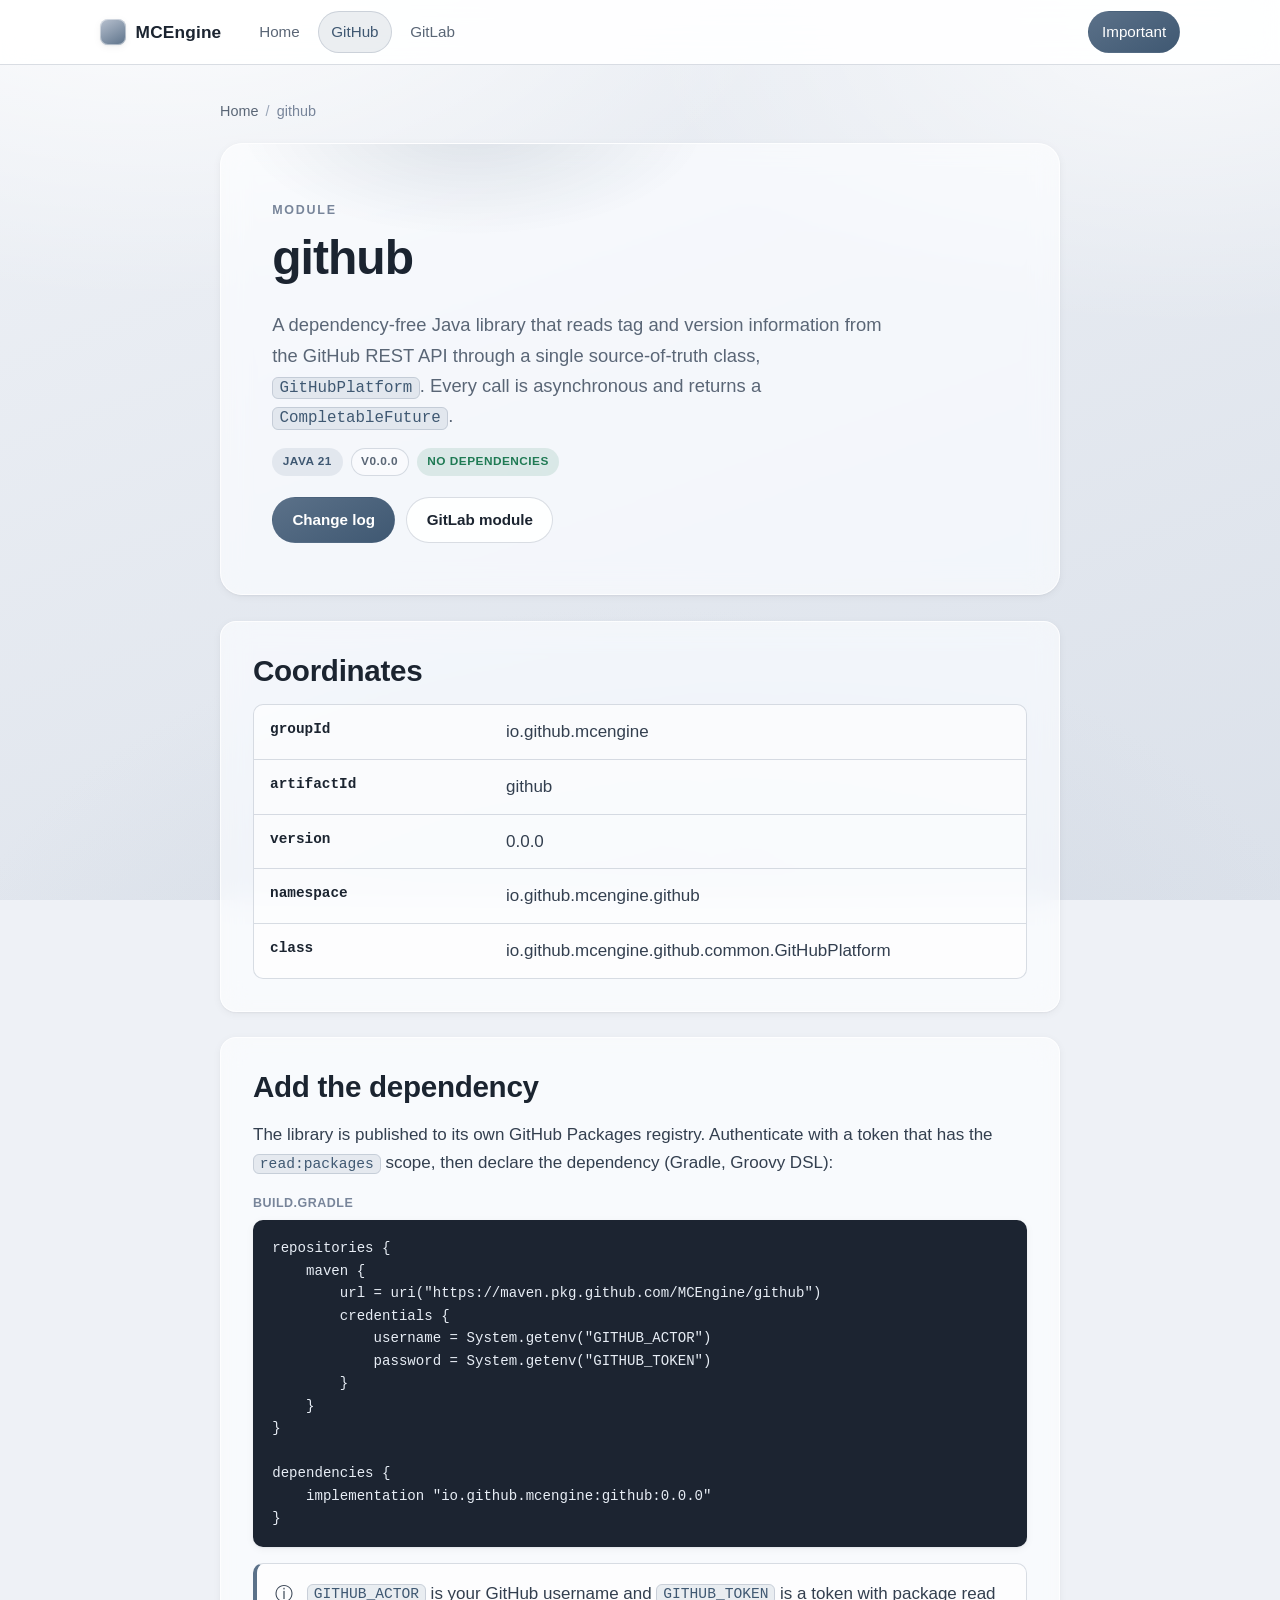
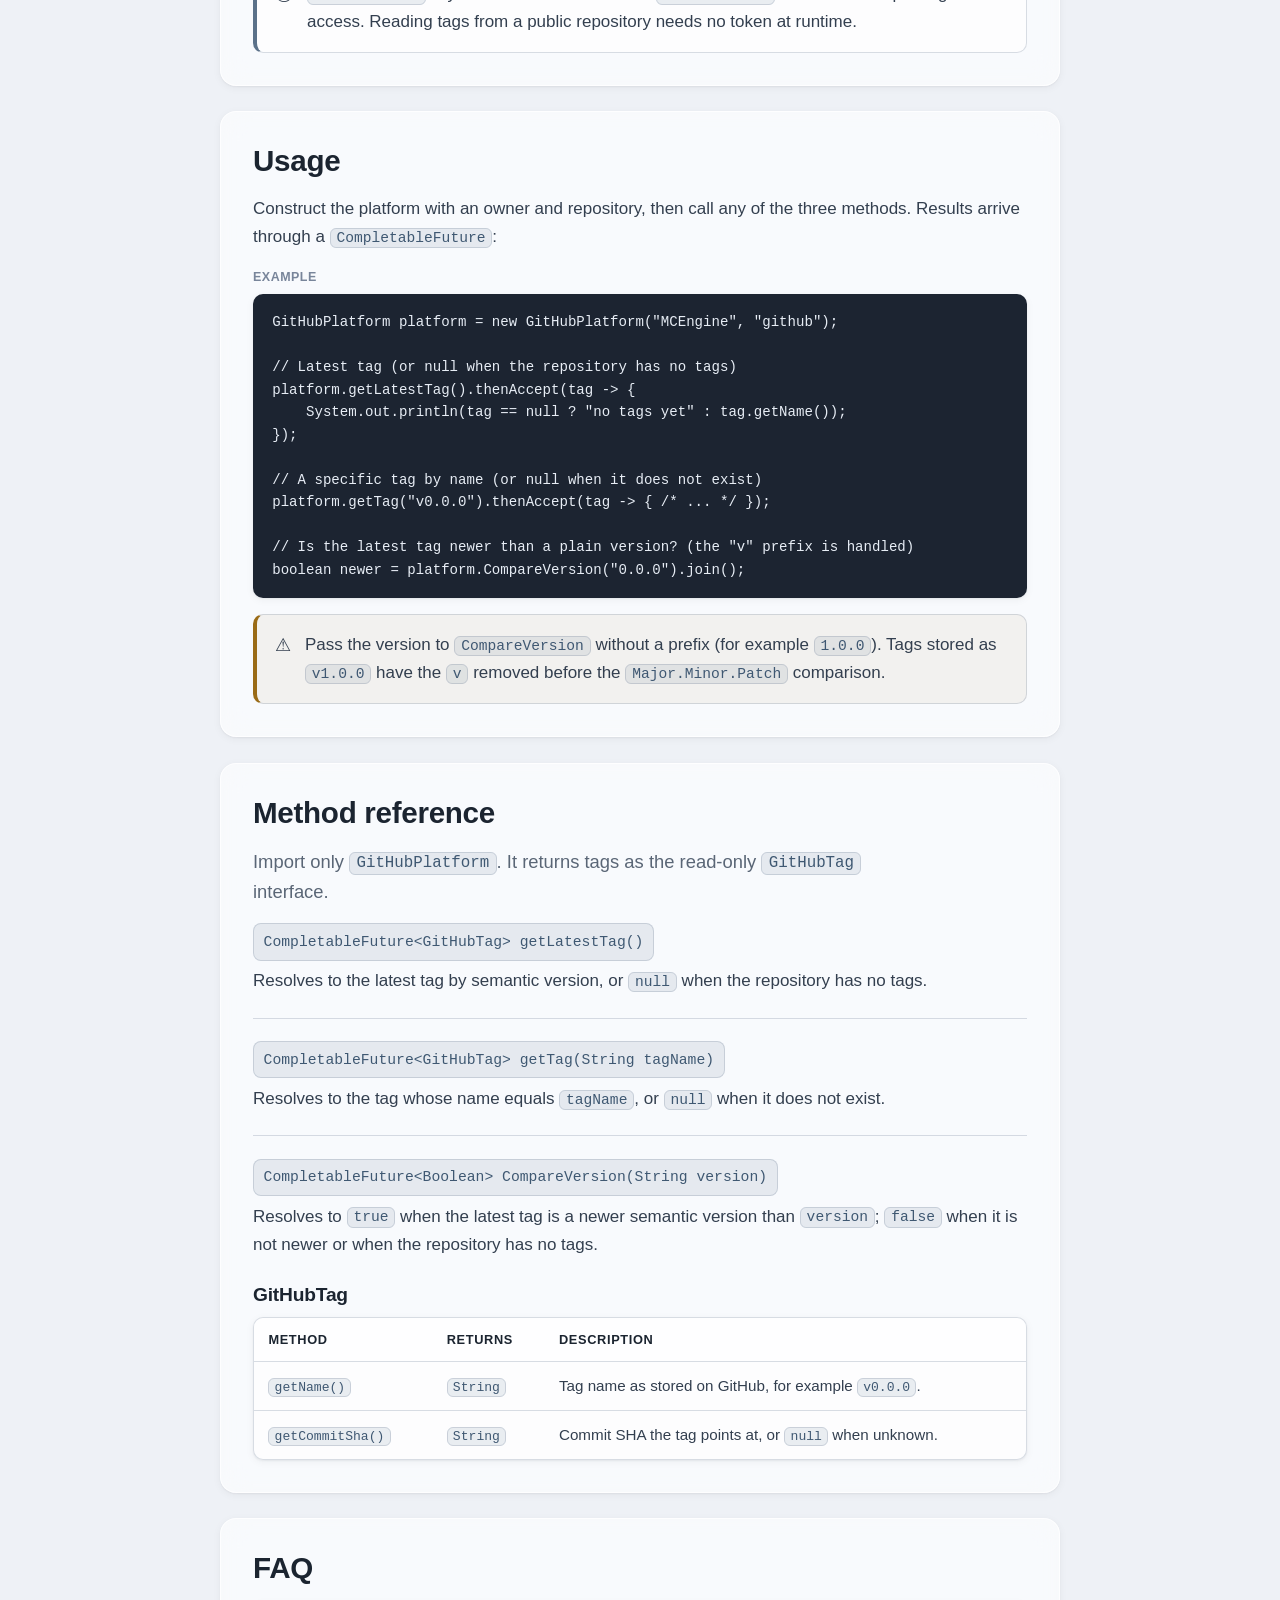
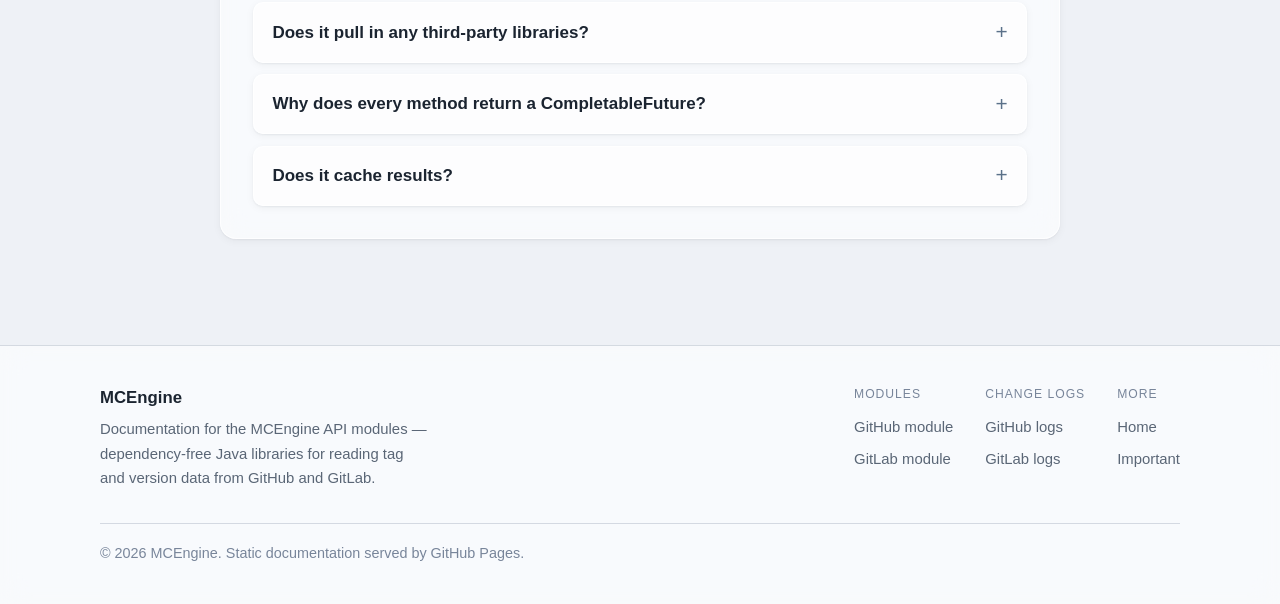
==== docs/github/index.html @ cfe7a8ce "feat: add module documentation pages and versioned change logs Rebuild the homepage with card links " ====
<!DOCTYPE html>
<html lang="en">
<head>
  <meta charset="UTF-8">
  <meta name="viewport" content="width=device-width, initial-scale=1.0">
  <title>github module — MCEngine</title>
  <meta name="description" content="How to add and use the MCEngine github module: read tags and compare versions from the GitHub REST API through the GitHubPlatform class.">
  <script>
    window.SITE_ROOT = "../";
    window.PAGE_SECTION = "github";
  </script>
  <link rel="stylesheet" href="../css/main.css">
  <link rel="stylesheet" href="../css/shared/layout.css">
  <link rel="stylesheet" href="../css/shared/components.css">
  <link rel="stylesheet" href="../css/repo/repo.css">
  <script src="../js/site.js" defer></script>
</head>
<body>
  <div id="site-header"></div>

  <main class="container narrow">
    <nav class="breadcrumbs" aria-label="Breadcrumb">
      <a href="../index.html">Home</a>
      <span class="sep" aria-hidden="true">/</span>
      <span aria-current="page">github</span>
    </nav>

    <section class="hero">
      <span class="eyebrow">Module</span>
      <h1>github</h1>
      <p class="lead">A dependency-free Java library that reads tag and version
        information from the GitHub REST API through a single source-of-truth
        class, <code>GitHubPlatform</code>. Every call is asynchronous and returns
        a <code>CompletableFuture</code>.</p>
      <div class="repo-hero__meta">
        <span class="badge badge--accent">Java 21</span>
        <span class="badge">v0.0.0</span>
        <span class="badge badge--ok">No dependencies</span>
      </div>
      <div class="btn-row" style="margin-top:1.3rem">
        <a class="btn btn--primary" href="logs/index.html">Change log</a>
        <a class="btn" href="../gitlab/index.html">GitLab module</a>
      </div>
    </section>

    <section class="panel">
      <h2 class="section-title">Coordinates</h2>
      <div class="deflist">
        <div class="deflist__row"><div class="deflist__term">groupId</div><div>io.github.mcengine</div></div>
        <div class="deflist__row"><div class="deflist__term">artifactId</div><div>github</div></div>
        <div class="deflist__row"><div class="deflist__term">version</div><div>0.0.0</div></div>
        <div class="deflist__row"><div class="deflist__term">namespace</div><div>io.github.mcengine.github</div></div>
        <div class="deflist__row"><div class="deflist__term">class</div><div>io.github.mcengine.github.common.GitHubPlatform</div></div>
      </div>
    </section>

    <section class="panel">
      <h2 class="section-title">Add the dependency</h2>
      <p>The library is published to its own GitHub Packages registry. Authenticate
        with a token that has the <code>read:packages</code> scope, then declare the
        dependency (Gradle, Groovy DSL):</p>
      <span class="code-label">build.gradle</span>
<pre><code>repositories {
    maven {
        url = uri("https://maven.pkg.github.com/MCEngine/github")
        credentials {
            username = System.getenv("GITHUB_ACTOR")
            password = System.getenv("GITHUB_TOKEN")
        }
    }
}

dependencies {
    implementation "io.github.mcengine:github:0.0.0"
}</code></pre>
      <div class="callout callout--info">
        <span class="callout__icon" aria-hidden="true">&#9432;</span>
        <div class="callout__body">
          <p><code>GITHUB_ACTOR</code> is your GitHub username and
            <code>GITHUB_TOKEN</code> is a token with package read access. Reading tags
            from a public repository needs no token at runtime.</p>
        </div>
      </div>
    </section>

    <section class="panel">
      <h2 class="section-title">Usage</h2>
      <p>Construct the platform with an owner and repository, then call any of the
        three methods. Results arrive through a <code>CompletableFuture</code>:</p>
      <span class="code-label">Example</span>
<pre><code>GitHubPlatform platform = new GitHubPlatform("MCEngine", "github");

// Latest tag (or null when the repository has no tags)
platform.getLatestTag().thenAccept(tag -&gt; {
    System.out.println(tag == null ? "no tags yet" : tag.getName());
});

// A specific tag by name (or null when it does not exist)
platform.getTag("v0.0.0").thenAccept(tag -&gt; { /* ... */ });

// Is the latest tag newer than a plain version? (the "v" prefix is handled)
boolean newer = platform.CompareVersion("0.0.0").join();</code></pre>
      <div class="callout callout--warn">
        <span class="callout__icon" aria-hidden="true">&#9888;</span>
        <div class="callout__body">
          <p>Pass the version to <code>CompareVersion</code> without a prefix (for
            example <code>1.0.0</code>). Tags stored as <code>v1.0.0</code> have the
            <code>v</code> removed before the <code>Major.Minor.Patch</code> comparison.</p>
        </div>
      </div>
    </section>

    <section class="panel">
      <h2 class="section-title">Method reference</h2>
      <p class="lead">Import only <code>GitHubPlatform</code>. It returns tags as the
        read-only <code>GitHubTag</code> interface.</p>

      <div class="method">
        <span class="sig">CompletableFuture&lt;GitHubTag&gt; getLatestTag()</span>
        <p class="method__desc">Resolves to the latest tag by semantic version, or
          <code>null</code> when the repository has no tags.</p>
      </div>

      <div class="method">
        <span class="sig">CompletableFuture&lt;GitHubTag&gt; getTag(String tagName)</span>
        <p class="method__desc">Resolves to the tag whose name equals
          <code>tagName</code>, or <code>null</code> when it does not exist.</p>
      </div>

      <div class="method">
        <span class="sig">CompletableFuture&lt;Boolean&gt; CompareVersion(String version)</span>
        <p class="method__desc">Resolves to <code>true</code> when the latest tag is a
          newer semantic version than <code>version</code>; <code>false</code> when it is
          not newer or when the repository has no tags.</p>
      </div>

      <h3 style="margin-top:1.6rem">GitHubTag</h3>
      <div class="table-wrap">
        <table>
          <thead><tr><th>Method</th><th>Returns</th><th>Description</th></tr></thead>
          <tbody>
            <tr><td><code>getName()</code></td><td><code>String</code></td><td>Tag name as stored on GitHub, for example <code>v0.0.0</code>.</td></tr>
            <tr><td><code>getCommitSha()</code></td><td><code>String</code></td><td>Commit SHA the tag points at, or <code>null</code> when unknown.</td></tr>
          </tbody>
        </table>
      </div>
    </section>

    <section class="panel">
      <h2 class="section-title">FAQ</h2>
      <div class="accordion">
        <details class="acc">
          <summary>Does it pull in any third-party libraries?</summary>
          <div class="acc__body">
            <p>No. The module uses only the Java Platform — the built-in HTTP client
              and <code>CompletableFuture</code> — so it adds no transitive dependencies.</p>
          </div>
        </details>
        <details class="acc">
          <summary>Why does every method return a CompletableFuture?</summary>
          <div class="acc__body">
            <p>Each call waits for data from the GitHub REST API. Returning a future
              keeps the call non-blocking so you can compose it with the rest of your
              asynchronous code.</p>
          </div>
        </details>
        <details class="acc">
          <summary>Does it cache results?</summary>
          <div class="acc__body">
            <p>No. The class holds only the connection details you pass in; every call
              fetches fresh data and returns it.</p>
          </div>
        </details>
      </div>
    </section>
  </main>

  <div id="site-footer"></div>
</body>
</html>
---- docs/css/main.css ----
/* ==========================================================================
   Silver Glass — root tokens + base element styles.
   Source of truth for the visual language is DESIGN.md. Rebrand by editing
   tokens here only; components inherit automatically.
   ========================================================================== */

:root {
  /* Palette — white & silver */
  --white: #ffffff;
  --silver-050: #f6f8fb;
  --silver-100: #eef1f6;
  --silver-200: #e2e7ee;
  --silver-300: #d2d9e3;
  --silver-400: #b9c2d0;
  --silver-500: #9aa6b8;
  --silver-600: #78859a;

  /* Ink — text */
  --ink-900: #1b2430;
  --ink-700: #333f4f;
  --ink-500: #5a6676;
  --ink-400: #78859a;

  /* Accent & intent */
  --accent: #5b7189;
  --accent-strong: #3f5872;
  --accent-soft: rgba(91, 113, 137, .12);
  --sponsor: #d6336c;
  --sponsor-soft: rgba(214, 51, 108, .10);

  --ok: #1f7a54;
  --warn: #9a6b16;
  --danger: var(--sponsor);

  /* Transparent glass surfaces */
  --glass: rgba(255, 255, 255, .62);
  --glass-strong: rgba(255, 255, 255, .90);
  --glass-faint: rgba(255, 255, 255, .40);
  --glass-border: rgba(255, 255, 255, .75);
  --hairline: rgba(120, 133, 154, .28);
  --surface-solid: rgba(255, 255, 255, .98);
  --blur: saturate(160%) blur(14px);

  /* Shadows */
  --shadow-sm: 0 1px 2px rgba(27, 36, 48, .06), 0 2px 8px rgba(27, 36, 48, .05);
  --shadow-md: 0 6px 22px rgba(27, 36, 48, .10);
  --shadow-lg: 0 18px 48px rgba(27, 36, 48, .16);

  /* Geometry */
  --radius-sm: 10px;
  --radius: 16px;
  --radius-lg: 22px;
  --maxw: 1120px;
  --header-h: 64px;

  /* Type */
  --font: -apple-system, BlinkMacSystemFont, "Segoe UI", Roboto, "Helvetica Neue",
    Arial, "Noto Sans", sans-serif;
  --mono: ui-monospace, SFMono-Regular, "SF Mono", "JetBrains Mono", Menlo,
    Consolas, "Liberation Mono", monospace;
}

/* ---- Reset ---- */
*,
*::before,
*::after {
  box-sizing: border-box;
}

html {
  scroll-behavior: smooth;
}

body {
  margin: 0;
  min-height: 100vh;
  font-family: var(--font);
  font-size: 17px;
  line-height: 1.65;
  color: var(--ink-700);
  -webkit-font-smoothing: antialiased;
  text-rendering: optimizeLegibility;

  /* Fixed, layered silver gradient backdrop */
  background-color: var(--silver-100);
  background-image:
    radial-gradient(1100px 620px at 12% -8%, rgba(255, 255, 255, .95), rgba(255, 255, 255, 0) 60%),
    radial-gradient(980px 560px at 92% 2%, rgba(255, 255, 255, .70), rgba(255, 255, 255, 0) 55%),
    radial-gradient(1200px 760px at 50% 118%, var(--silver-300), rgba(210, 217, 227, 0) 60%),
    linear-gradient(160deg, var(--silver-100) 0%, #dbe1ea 100%);
  background-attachment: fixed;
  background-repeat: no-repeat;
}

img {
  max-width: 100%;
  height: auto;
}

/* ---- Headings & text ---- */
h1,
h2,
h3,
h4 {
  color: var(--ink-900);
  line-height: 1.18;
  letter-spacing: -0.01em;
  margin: 0 0 .5em;
}

h1 {
  font-size: clamp(2rem, 4.6vw, 3rem);
  letter-spacing: -0.02em;
}

h2 {
  font-size: clamp(1.4rem, 2.6vw, 1.85rem);
}

h3 {
  font-size: 1.2rem;
}

p {
  margin: 0 0 1rem;
}

a {
  color: var(--accent-strong);
  text-decoration: none;
}

a:hover {
  text-decoration: underline;
}

strong {
  color: var(--ink-900);
}

hr {
  border: 0;
  border-top: 1px solid var(--hairline);
  margin: 2rem 0;
}

ul,
ol {
  margin: 0 0 1rem;
  padding-left: 1.35rem;
}

li {
  margin: .3rem 0;
}

/* ---- Inline & block code (base; refined in components.css) ---- */
code {
  font-family: var(--mono);
  font-size: .88em;
}

/* ---- Visible focus for keyboard users ---- */
:focus-visible {
  outline: 2px solid var(--accent-strong);
  outline-offset: 2px;
  border-radius: 4px;
}

/* Respect reduced-motion preferences. */
@media (prefers-reduced-motion: reduce) {
  * {
    animation-duration: .001ms !important;
    animation-iteration-count: 1 !important;
    transition-duration: .001ms !important;
    scroll-behavior: auto !important;
  }
}
---- docs/css/shared/layout.css ----
/* ==========================================================================
   Silver Glass — shared layout: header/nav, footer, breadcrumbs, container.
   ========================================================================== */

/* ---- Container ---- */
.container {
  width: 100%;
  max-width: var(--maxw);
  margin-inline: auto;
  padding-inline: 20px;
}

.container.narrow {
  max-width: 880px;
}

main {
  display: block;
  padding-block: 2.2rem 1rem;
}

/* ---- Header ---- */
.site-header {
  position: sticky;
  top: 0;
  z-index: 40;
  background: var(--glass-strong);
  -webkit-backdrop-filter: var(--blur);
  backdrop-filter: var(--blur);
  border-bottom: 1px solid var(--hairline);
}

.nav {
  position: relative;
  width: 100%;
  max-width: var(--maxw);
  margin-inline: auto;
  padding-inline: 20px;
  height: var(--header-h);
  display: flex;
  align-items: center;
  gap: 1rem;
}

.nav__brand {
  display: inline-flex;
  align-items: center;
  gap: .6rem;
  font-weight: 700;
  font-size: 1.08rem;
  color: var(--ink-900);
  letter-spacing: .01em;
}

.nav__brand:hover {
  text-decoration: none;
}

.nav__brand-mark {
  width: 26px;
  height: 26px;
  border-radius: 8px;
  background: linear-gradient(150deg, var(--silver-400), var(--accent));
  box-shadow: inset 0 0 0 1px rgba(255, 255, 255, .45), var(--shadow-sm);
}

/* ---- Nav links ---- */
.nav__links {
  display: flex;
  align-items: center;
  gap: .25rem;
  margin-left: .5rem;
  flex: 1 1 auto;
}

.nav__spacer {
  flex: 1 1 auto;
}

.nav__link {
  display: inline-flex;
  align-items: center;
  gap: .4rem;
  padding: .45rem .8rem;
  border-radius: 999px;
  color: var(--ink-500);
  font-weight: 500;
  font-size: .95rem;
  border: 1px solid transparent;
  transition: color .15s ease, background-color .15s ease, border-color .15s ease;
  white-space: nowrap;
}

.nav__link:hover {
  color: var(--ink-900);
  background: var(--glass-faint);
  text-decoration: none;
}

.nav__link.is-active {
  color: var(--accent-strong);
  background: var(--accent-soft);
  border-color: var(--hairline);
}

.nav__cta {
  color: var(--white);
  background: linear-gradient(150deg, var(--accent), var(--accent-strong));
  border-color: transparent;
}

.nav__cta:hover {
  color: var(--white);
  background: linear-gradient(150deg, var(--accent-strong), var(--accent-strong));
  box-shadow: var(--shadow-sm);
}

.nav__cta.is-active {
  color: var(--white);
}

/* ---- Optional dropdown (portable; opens on hover / focus-within) ---- */
.nav__dd {
  position: relative;
}

.nav__dd__menu {
  position: absolute;
  top: calc(100% + 6px);
  left: 0;
  min-width: 190px;
  display: none;
  flex-direction: column;
  gap: .1rem;
  padding: .35rem;
  /* Content-covering overlay: opaque, no blur (see DESIGN.md §3). */
  background: var(--surface-solid);
  border: 1px solid var(--hairline);
  border-radius: var(--radius-sm);
  box-shadow: var(--shadow-md);
  z-index: 45;
}

.nav__dd:hover .nav__dd__menu,
.nav__dd:focus-within .nav__dd__menu {
  display: flex;
}

/* ---- Mobile menu toggle ---- */
.nav__toggle {
  display: none;
  margin-left: auto;
  width: 42px;
  height: 42px;
  padding: 0;
  align-items: center;
  justify-content: center;
  background: var(--glass-faint);
  border: 1px solid var(--hairline);
  border-radius: 10px;
  color: var(--ink-900);
  cursor: pointer;
}

.nav__toggle:hover {
  background: var(--glass);
}

.nav__toggle svg {
  width: 20px;
  height: 20px;
}

@media (max-width: 900px) {
  .nav__toggle {
    display: inline-flex;
  }

  .nav__links {
    display: none;
    position: absolute;
    top: var(--header-h);
    left: 0;
    right: 0;
    margin: 0;
    flex-direction: column;
    align-items: stretch;
    gap: .1rem;
    padding: .6rem;
    /* Content-covering overlay: opaque, no blur (see DESIGN.md §3). */
    background: var(--surface-solid);
    -webkit-backdrop-filter: none;
    backdrop-filter: none;
    border-bottom: 1px solid var(--hairline);
    box-shadow: var(--shadow-md);
  }

  .nav__links.is-open {
    display: flex;
  }

  .nav__spacer {
    display: none;
  }

  .nav__link {
    justify-content: flex-start;
  }

  .nav__dd__menu {
    position: static;
    display: flex;
    padding: 0 0 0 .8rem;
    border: 0;
    box-shadow: none;
    background: transparent;
    min-width: 0;
  }
}

/* ---- Breadcrumbs ---- */
.breadcrumbs {
  display: flex;
  flex-wrap: wrap;
  align-items: center;
  gap: .45rem;
  font-size: .9rem;
  color: var(--ink-400);
  margin-bottom: 1.2rem;
}

.breadcrumbs a {
  color: var(--ink-500);
}

.breadcrumbs .sep {
  color: var(--silver-500);
}

/* ---- Footer ---- */
.site-footer {
  margin-top: 4rem;
  border-top: 1px solid var(--hairline);
  background: var(--glass);
  -webkit-backdrop-filter: var(--blur);
  backdrop-filter: var(--blur);
}

.site-footer__inner {
  display: flex;
  flex-wrap: wrap;
  gap: 2rem;
  padding-block: 2.4rem;
}

.site-footer__brand {
  flex: 1 1 260px;
  min-width: 220px;
}

.site-footer__title {
  font-weight: 700;
  color: var(--ink-900);
  font-size: 1.05rem;
  margin-bottom: .35rem;
}

.site-footer__tag {
  color: var(--ink-500);
  font-size: .93rem;
  margin: 0;
  max-width: 40ch;
}

.site-footer__col {
  display: flex;
  flex-direction: column;
  gap: .45rem;
}

.site-footer__col a {
  color: var(--ink-500);
  font-size: .93rem;
}

.site-footer__col a:hover {
  color: var(--accent-strong);
}

.site-footer__heading {
  font-size: .76rem;
  text-transform: uppercase;
  letter-spacing: .08em;
  color: var(--ink-400);
  margin-bottom: .25rem;
}

.site-footer__bottom {
  flex-basis: 100%;
  border-top: 1px solid var(--hairline);
  padding-top: 1.1rem;
  color: var(--ink-400);
  font-size: .9rem;
}
---- docs/css/shared/components.css ----
/* ==========================================================================
   Silver Glass — shared components. Compose these before writing new CSS.
   Glass recipe (DESIGN.md §3): translucent fill, hairline highlight border,
   soft shadow, rounded corners.
   ========================================================================== */

/* ---- Eyebrow & lead ---- */
.eyebrow {
  display: inline-block;
  font-size: .78rem;
  font-weight: 700;
  letter-spacing: .14em;
  text-transform: uppercase;
  color: var(--ink-400);
}

.lead {
  font-size: 1.15rem;
  color: var(--ink-500);
  max-width: 62ch;
}

/* ---- Glass surface shared by hero / panel / card ---- */
.hero,
.panel,
.section,
.card {
  background: var(--glass);
  -webkit-backdrop-filter: var(--blur);
  backdrop-filter: var(--blur);
  border: 1px solid var(--glass-border);
  box-shadow: var(--shadow-sm);
  border-radius: var(--radius);
}

/* ---- Hero ---- */
.hero {
  position: relative;
  overflow: hidden;
  border-radius: var(--radius-lg);
  padding: clamp(1.8rem, 4vw, 3.2rem);
  margin-bottom: 1.6rem;
}

.hero::before {
  content: "";
  position: absolute;
  inset: -40% 30% auto -10%;
  height: 320px;
  background: radial-gradient(closest-side, rgba(91, 113, 137, .18), rgba(91, 113, 137, 0) 70%);
  pointer-events: none;
}

.hero > * {
  position: relative;
}

.hero h1 {
  margin-top: .4rem;
}

.hero .lead {
  margin-bottom: 0;
}

/* ---- Panel / section ---- */
.panel,
.section {
  padding: clamp(1.3rem, 2.6vw, 2rem);
  margin-bottom: 1.6rem;
}

.panel > :last-child,
.section > :last-child,
.hero > :last-child,
.card > :last-child {
  margin-bottom: 0;
}

/* ---- Card grid ---- */
.card-grid {
  display: grid;
  grid-template-columns: repeat(auto-fill, minmax(248px, 1fr));
  gap: 1.1rem;
}

.card {
  display: block;
  padding: 1.35rem;
  color: inherit;
}

a.card {
  transition: transform .18s ease, box-shadow .18s ease, border-color .18s ease;
}

a.card:hover {
  transform: translateY(-4px);
  box-shadow: var(--shadow-lg);
  text-decoration: none;
  border-color: var(--white);
}

.card__icon {
  display: inline-flex;
  align-items: center;
  justify-content: center;
  width: 44px;
  height: 44px;
  border-radius: 12px;
  background: var(--accent-soft);
  color: var(--accent-strong);
  margin-bottom: .85rem;
  font-size: 1.35rem;
}

.card__icon svg {
  width: 24px;
  height: 24px;
}

.card__title {
  font-weight: 700;
  color: var(--ink-900);
  font-size: 1.12rem;
  margin: 0 0 .35rem;
}

.card__desc {
  color: var(--ink-500);
  font-size: .95rem;
  margin: 0;
}

.card__more {
  display: inline-block;
  margin-top: 1rem;
  font-weight: 600;
  font-size: .92rem;
  color: var(--accent-strong);
}

a.card:hover .card__more {
  text-decoration: underline;
}

/* ---- Feature list ---- */
.feature-list {
  list-style: none;
  margin: 0;
  padding: 0;
  display: grid;
  gap: .7rem;
}

.feature-list li {
  margin: 0;
  padding: .9rem 1.1rem;
  background: var(--glass-faint);
  border: 1px solid var(--hairline);
  border-radius: var(--radius-sm);
  color: var(--ink-700);
}

.feature-list li strong {
  display: block;
}

/* ---- Accordion (native <details>) ---- */
.accordion {
  display: grid;
  gap: .7rem;
}

details.acc {
  background: var(--glass);
  border: 1px solid var(--glass-border);
  border-radius: var(--radius-sm);
  box-shadow: var(--shadow-sm);
  overflow: hidden;
}

details.acc > summary {
  list-style: none;
  cursor: pointer;
  padding: .95rem 1.15rem;
  font-weight: 600;
  color: var(--ink-900);
  display: flex;
  align-items: center;
  justify-content: space-between;
  gap: 1rem;
}

details.acc > summary::-webkit-details-marker {
  display: none;
}

details.acc > summary::after {
  content: "+";
  font-weight: 400;
  font-size: 1.3rem;
  line-height: 1;
  color: var(--accent);
  transition: transform .15s ease;
}

details.acc[open] > summary::after {
  content: "\2013"; /* en dash */
}

.acc__body {
  padding: 0 1.15rem 1.1rem;
  color: var(--ink-700);
}

.acc__body > :last-child {
  margin-bottom: 0;
}

/* ---- Code ---- */
pre {
  margin: 0 0 1rem;
  padding: 1.05rem 1.2rem;
  background: #1c2431;
  color: #e7edf5;
  border-radius: var(--radius-sm);
  overflow-x: auto;
  font-family: var(--mono);
  font-size: .88rem;
  line-height: 1.6;
  box-shadow: var(--shadow-sm);
}

pre code {
  font-size: inherit;
  color: inherit;
  background: none;
  padding: 0;
  border: 0;
  white-space: pre;
}

:not(pre) > code {
  font-family: var(--mono);
  font-size: .86em;
  color: var(--accent-strong);
  background: var(--accent-soft);
  border: 1px solid var(--hairline);
  border-radius: 6px;
  padding: .08em .4em;
  word-break: break-word;
}

.code-label {
  display: block;
  font-size: .78rem;
  font-weight: 600;
  letter-spacing: .04em;
  text-transform: uppercase;
  color: var(--ink-400);
  margin: 0 0 .4rem;
}

/* ---- Tables ---- */
.table-wrap {
  overflow-x: auto;
  border: 1px solid var(--hairline);
  border-radius: var(--radius-sm);
  box-shadow: var(--shadow-sm);
  margin: 0 0 1rem;
  background: var(--glass);
}

.table-wrap table {
  width: 100%;
  border-collapse: collapse;
  min-width: 460px;
}

.table-wrap th,
.table-wrap td {
  text-align: left;
  padding: .7rem .9rem;
  border-bottom: 1px solid var(--hairline);
  vertical-align: top;
  font-size: .95rem;
}

.table-wrap thead th {
  background: var(--glass-faint);
  color: var(--ink-900);
  font-size: .8rem;
  text-transform: uppercase;
  letter-spacing: .05em;
}

.table-wrap tbody tr:last-child td {
  border-bottom: 0;
}

/* ---- Badges & chips ---- */
.badge {
  display: inline-flex;
  align-items: center;
  gap: .35rem;
  font-size: .74rem;
  font-weight: 700;
  letter-spacing: .04em;
  text-transform: uppercase;
  padding: .2rem .6rem;
  border-radius: 999px;
  border: 1px solid var(--hairline);
  color: var(--ink-500);
  background: var(--glass-faint);
}

.badge--accent {
  color: var(--accent-strong);
  background: var(--accent-soft);
  border-color: transparent;
}

.badge--ok {
  color: var(--ok);
  background: rgba(31, 122, 84, .12);
  border-color: transparent;
}

.badge--warn {
  color: var(--warn);
  background: rgba(154, 107, 22, .12);
  border-color: transparent;
}

.chip-row {
  display: flex;
  flex-wrap: wrap;
  gap: .5rem;
}

.chip {
  display: inline-flex;
  align-items: center;
  gap: .35rem;
  font-size: .85rem;
  font-weight: 500;
  padding: .3rem .7rem;
  border-radius: 999px;
  border: 1px solid var(--hairline);
  background: var(--glass-faint);
  color: var(--ink-700);
}

/* ---- Buttons ---- */
.btn-row {
  display: flex;
  flex-wrap: wrap;
  gap: .7rem;
}

.btn {
  display: inline-flex;
  align-items: center;
  gap: .5rem;
  padding: .6rem 1.2rem;
  border-radius: 999px;
  font-weight: 600;
  font-size: .95rem;
  cursor: pointer;
  border: 1px solid var(--hairline);
  background: var(--glass-strong);
  color: var(--ink-900);
  transition: transform .15s ease, box-shadow .15s ease;
}

.btn:hover {
  transform: translateY(-1px);
  box-shadow: var(--shadow-md);
  text-decoration: none;
}

.btn--primary {
  color: var(--white);
  border-color: transparent;
  background: linear-gradient(150deg, var(--accent), var(--accent-strong));
}

.btn--primary:hover {
  color: var(--white);
}

.btn--sponsor {
  color: var(--white);
  border-color: transparent;
  background: linear-gradient(150deg, #e35c8a, var(--sponsor));
}

.btn--sponsor:hover {
  color: var(--white);
}

/* ---- Callouts ---- */
.callout {
  display: flex;
  gap: .85rem;
  padding: 1rem 1.15rem;
  border-radius: var(--radius-sm);
  border: 1px solid var(--hairline);
  border-left-width: 4px;
  background: var(--glass);
  margin: 0 0 1rem;
}

.callout__icon {
  flex: 0 0 auto;
  font-size: 1.15rem;
  line-height: 1.5;
}

.callout__body {
  color: var(--ink-700);
}

.callout__body > :last-child {
  margin-bottom: 0;
}

.callout--info {
  border-left-color: var(--accent);
}

.callout--warn {
  border-left-color: var(--warn);
  background: rgba(154, 107, 22, .06);
}

.callout--danger {
  border-left-color: var(--danger);
  background: var(--sponsor-soft);
}

/* ---- Definition list ---- */
.deflist {
  display: grid;
  gap: 0;
  border: 1px solid var(--hairline);
  border-radius: var(--radius-sm);
  overflow: hidden;
  background: var(--glass);
}

.deflist__row {
  display: grid;
  grid-template-columns: minmax(140px, 220px) 1fr;
  gap: 1rem;
  padding: .8rem 1rem;
  border-bottom: 1px solid var(--hairline);
}

.deflist__row:last-child {
  border-bottom: 0;
}

.deflist__term {
  font-weight: 600;
  color: var(--ink-900);
  font-family: var(--mono);
  font-size: .9rem;
}

@media (max-width: 560px) {
  .deflist__row {
    grid-template-columns: 1fr;
    gap: .25rem;
  }
}

/* ---- Utility spacing ---- */
.stack > * + * {
  margin-top: 1.1rem;
}

.section-title {
  margin-bottom: 1rem;
}
---- docs/css/repo/repo.css ----
/* ==========================================================================
   Repository (module) page — section-specific layout only.
   ========================================================================== */

.repo-hero__meta {
  display: flex;
  flex-wrap: wrap;
  gap: .5rem;
  margin-top: 1rem;
}

/* A method signature line rendered in the method reference. */
.sig {
  font-family: var(--mono);
  font-size: .92rem;
  color: var(--accent-strong);
  background: var(--accent-soft);
  border: 1px solid var(--hairline);
  border-radius: 8px;
  padding: .35rem .6rem;
  display: inline-block;
  margin-bottom: .4rem;
  word-break: break-word;
}

.method + .method {
  margin-top: 1.4rem;
  padding-top: 1.4rem;
  border-top: 1px solid var(--hairline);
}

.method__desc {
  color: var(--ink-700);
  margin: 0;
}
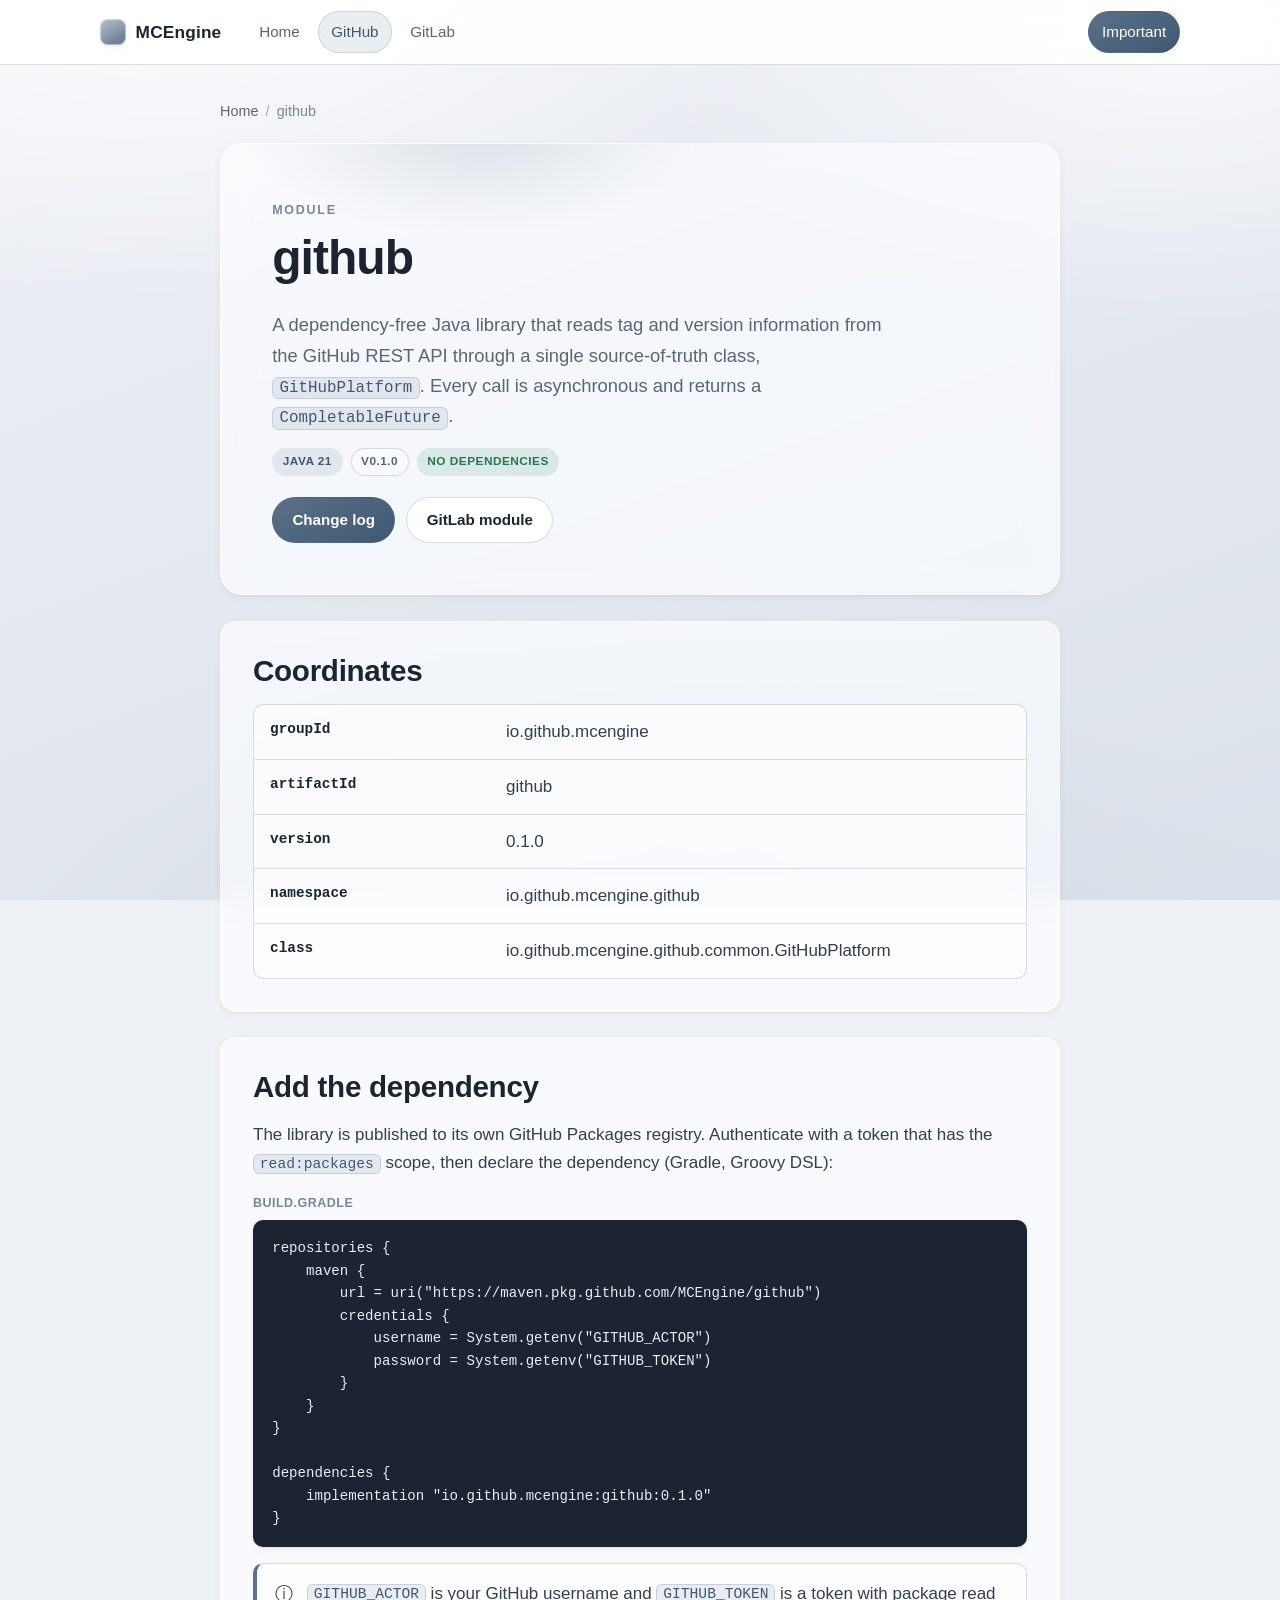
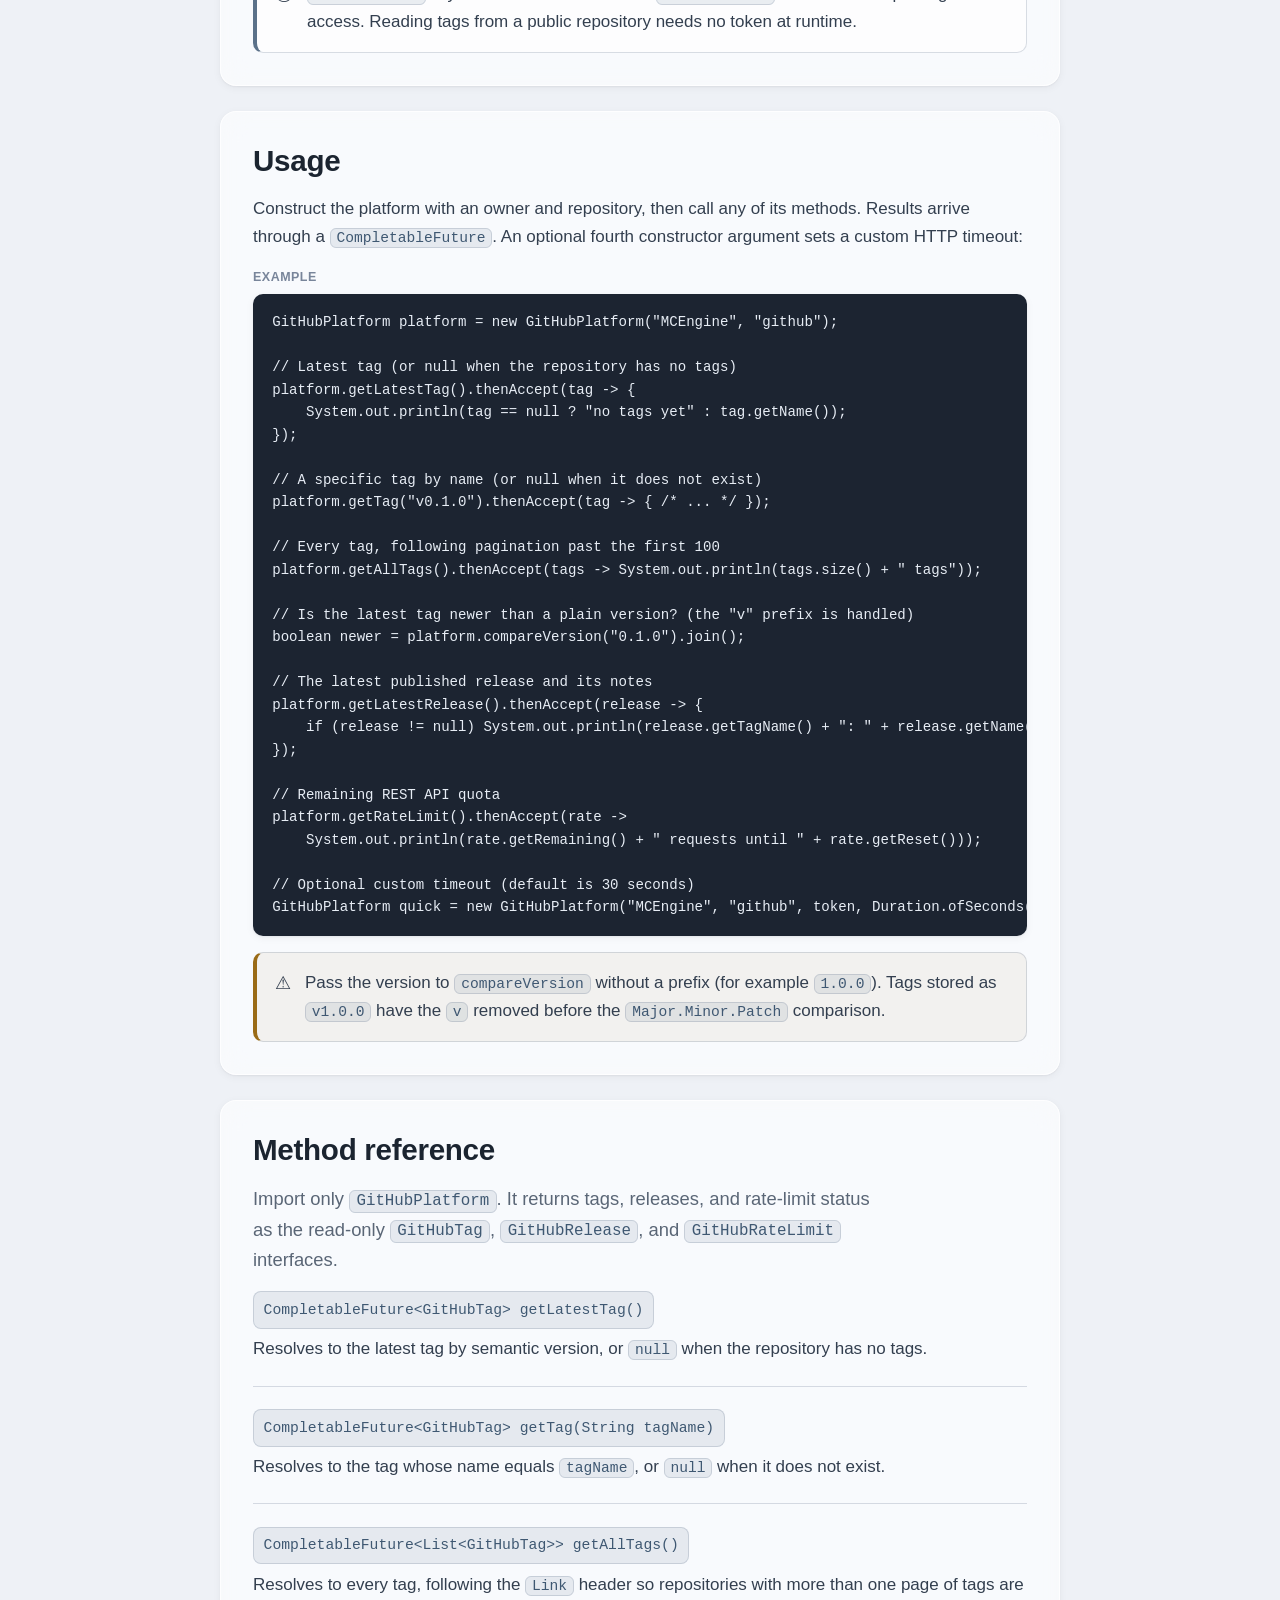
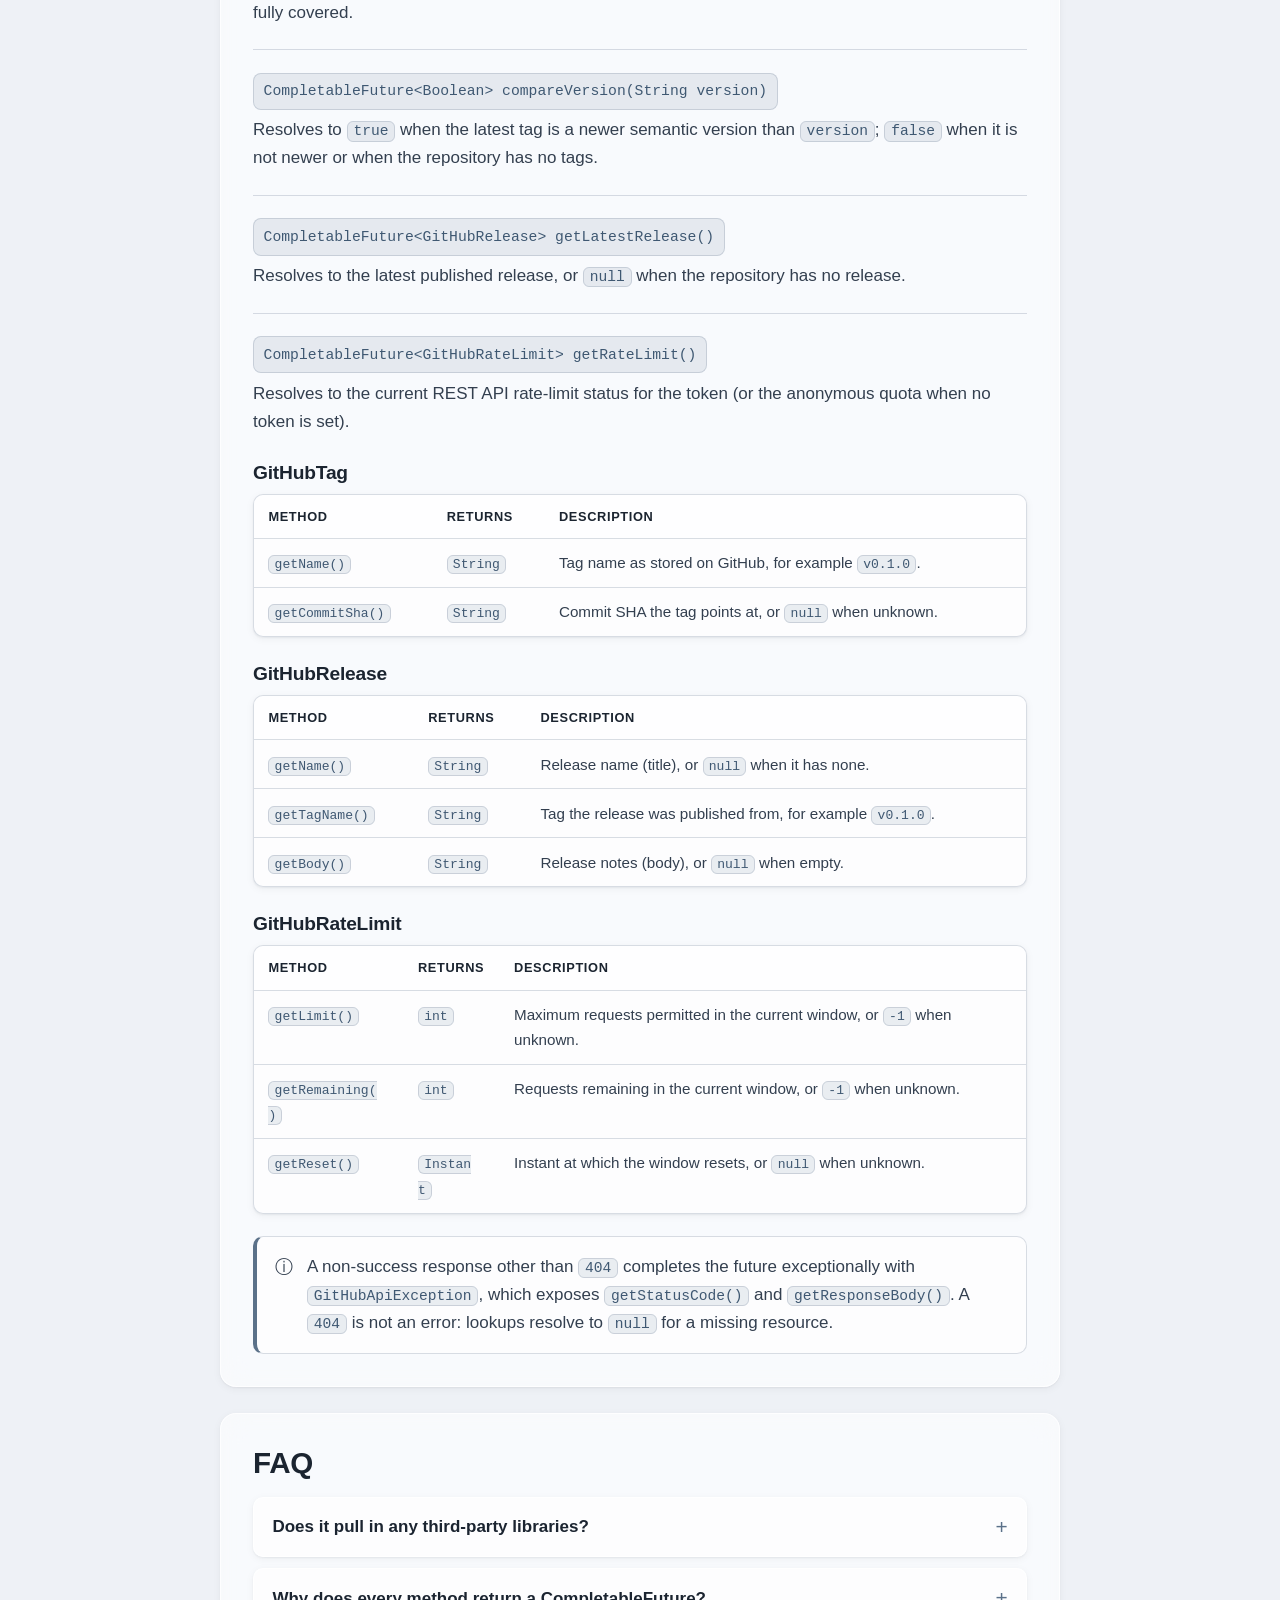
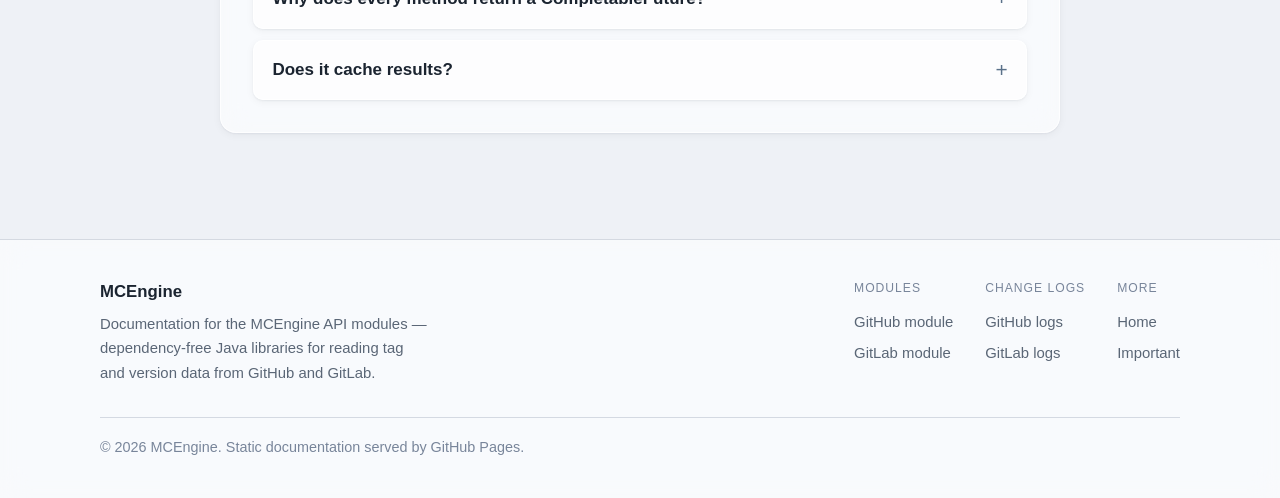
==== commit 03251aa2: "docs: document module v0.1.0 release Add the new compareVersion, getAllTags, getRateLimit, and getLa" ====
--- a/docs/github/index.html
+++ b/docs/github/index.html
@@ -34,7 +34,7 @@
         a <code>CompletableFuture</code>.</p>
       <div class="repo-hero__meta">
         <span class="badge badge--accent">Java 21</span>
-        <span class="badge">v0.0.0</span>
+        <span class="badge">v0.1.0</span>
         <span class="badge badge--ok">No dependencies</span>
       </div>
       <div class="btn-row" style="margin-top:1.3rem">
@@ -48,7 +48,7 @@
       <div class="deflist">
         <div class="deflist__row"><div class="deflist__term">groupId</div><div>io.github.mcengine</div></div>
         <div class="deflist__row"><div class="deflist__term">artifactId</div><div>github</div></div>
-        <div class="deflist__row"><div class="deflist__term">version</div><div>0.0.0</div></div>
+        <div class="deflist__row"><div class="deflist__term">version</div><div>0.1.0</div></div>
         <div class="deflist__row"><div class="deflist__term">namespace</div><div>io.github.mcengine.github</div></div>
         <div class="deflist__row"><div class="deflist__term">class</div><div>io.github.mcengine.github.common.GitHubPlatform</div></div>
       </div>
@@ -71,7 +71,7 @@
 }
 
 dependencies {
-    implementation "io.github.mcengine:github:0.0.0"
+    implementation "io.github.mcengine:github:0.1.0"
 }</code></pre>
       <div class="callout callout--info">
         <span class="callout__icon" aria-hidden="true">&#9432;</span>
@@ -85,8 +85,9 @@
 
     <section class="panel">
       <h2 class="section-title">Usage</h2>
-      <p>Construct the platform with an owner and repository, then call any of the
-        three methods. Results arrive through a <code>CompletableFuture</code>:</p>
+      <p>Construct the platform with an owner and repository, then call any of its
+        methods. Results arrive through a <code>CompletableFuture</code>. An
+        optional fourth constructor argument sets a custom HTTP timeout:</p>
       <span class="code-label">Example</span>
 <pre><code>GitHubPlatform platform = new GitHubPlatform("MCEngine", "github");
 
@@ -96,14 +97,29 @@
 });
 
 // A specific tag by name (or null when it does not exist)
-platform.getTag("v0.0.0").thenAccept(tag -&gt; { /* ... */ });
+platform.getTag("v0.1.0").thenAccept(tag -&gt; { /* ... */ });
+
+// Every tag, following pagination past the first 100
+platform.getAllTags().thenAccept(tags -&gt; System.out.println(tags.size() + " tags"));
 
 // Is the latest tag newer than a plain version? (the "v" prefix is handled)
-boolean newer = platform.CompareVersion("0.0.0").join();</code></pre>
+boolean newer = platform.compareVersion("0.1.0").join();
+
+// The latest published release and its notes
+platform.getLatestRelease().thenAccept(release -&gt; {
+    if (release != null) System.out.println(release.getTagName() + ": " + release.getName());
+});
+
+// Remaining REST API quota
+platform.getRateLimit().thenAccept(rate -&gt;
+    System.out.println(rate.getRemaining() + " requests until " + rate.getReset()));
+
+// Optional custom timeout (default is 30 seconds)
+GitHubPlatform quick = new GitHubPlatform("MCEngine", "github", token, Duration.ofSeconds(10));</code></pre>
       <div class="callout callout--warn">
         <span class="callout__icon" aria-hidden="true">&#9888;</span>
         <div class="callout__body">
-          <p>Pass the version to <code>CompareVersion</code> without a prefix (for
+          <p>Pass the version to <code>compareVersion</code> without a prefix (for
             example <code>1.0.0</code>). Tags stored as <code>v1.0.0</code> have the
             <code>v</code> removed before the <code>Major.Minor.Patch</code> comparison.</p>
         </div>
@@ -112,8 +128,9 @@
 
     <section class="panel">
       <h2 class="section-title">Method reference</h2>
-      <p class="lead">Import only <code>GitHubPlatform</code>. It returns tags as the
-        read-only <code>GitHubTag</code> interface.</p>
+      <p class="lead">Import only <code>GitHubPlatform</code>. It returns tags,
+        releases, and rate-limit status as the read-only <code>GitHubTag</code>,
+        <code>GitHubRelease</code>, and <code>GitHubRateLimit</code> interfaces.</p>
 
       <div class="method">
         <span class="sig">CompletableFuture&lt;GitHubTag&gt; getLatestTag()</span>
@@ -128,10 +145,29 @@
       </div>
 
       <div class="method">
-        <span class="sig">CompletableFuture&lt;Boolean&gt; CompareVersion(String version)</span>
+        <span class="sig">CompletableFuture&lt;List&lt;GitHubTag&gt;&gt; getAllTags()</span>
+        <p class="method__desc">Resolves to every tag, following the
+          <code>Link</code> header so repositories with more than one page of tags
+          are fully covered.</p>
+      </div>
+
+      <div class="method">
+        <span class="sig">CompletableFuture&lt;Boolean&gt; compareVersion(String version)</span>
         <p class="method__desc">Resolves to <code>true</code> when the latest tag is a
           newer semantic version than <code>version</code>; <code>false</code> when it is
           not newer or when the repository has no tags.</p>
+      </div>
+
+      <div class="method">
+        <span class="sig">CompletableFuture&lt;GitHubRelease&gt; getLatestRelease()</span>
+        <p class="method__desc">Resolves to the latest published release, or
+          <code>null</code> when the repository has no release.</p>
+      </div>
+
+      <div class="method">
+        <span class="sig">CompletableFuture&lt;GitHubRateLimit&gt; getRateLimit()</span>
+        <p class="method__desc">Resolves to the current REST API rate-limit status
+          for the token (or the anonymous quota when no token is set).</p>
       </div>
 
       <h3 style="margin-top:1.6rem">GitHubTag</h3>
@@ -139,10 +175,45 @@
         <table>
           <thead><tr><th>Method</th><th>Returns</th><th>Description</th></tr></thead>
           <tbody>
-            <tr><td><code>getName()</code></td><td><code>String</code></td><td>Tag name as stored on GitHub, for example <code>v0.0.0</code>.</td></tr>
+            <tr><td><code>getName()</code></td><td><code>String</code></td><td>Tag name as stored on GitHub, for example <code>v0.1.0</code>.</td></tr>
             <tr><td><code>getCommitSha()</code></td><td><code>String</code></td><td>Commit SHA the tag points at, or <code>null</code> when unknown.</td></tr>
           </tbody>
         </table>
+      </div>
+
+      <h3 style="margin-top:1.6rem">GitHubRelease</h3>
+      <div class="table-wrap">
+        <table>
+          <thead><tr><th>Method</th><th>Returns</th><th>Description</th></tr></thead>
+          <tbody>
+            <tr><td><code>getName()</code></td><td><code>String</code></td><td>Release name (title), or <code>null</code> when it has none.</td></tr>
+            <tr><td><code>getTagName()</code></td><td><code>String</code></td><td>Tag the release was published from, for example <code>v0.1.0</code>.</td></tr>
+            <tr><td><code>getBody()</code></td><td><code>String</code></td><td>Release notes (body), or <code>null</code> when empty.</td></tr>
+          </tbody>
+        </table>
+      </div>
+
+      <h3 style="margin-top:1.6rem">GitHubRateLimit</h3>
+      <div class="table-wrap">
+        <table>
+          <thead><tr><th>Method</th><th>Returns</th><th>Description</th></tr></thead>
+          <tbody>
+            <tr><td><code>getLimit()</code></td><td><code>int</code></td><td>Maximum requests permitted in the current window, or <code>-1</code> when unknown.</td></tr>
+            <tr><td><code>getRemaining()</code></td><td><code>int</code></td><td>Requests remaining in the current window, or <code>-1</code> when unknown.</td></tr>
+            <tr><td><code>getReset()</code></td><td><code>Instant</code></td><td>Instant at which the window resets, or <code>null</code> when unknown.</td></tr>
+          </tbody>
+        </table>
+      </div>
+
+      <div class="callout callout--info" style="margin-top:1.4rem">
+        <span class="callout__icon" aria-hidden="true">&#9432;</span>
+        <div class="callout__body">
+          <p>A non-success response other than <code>404</code> completes the future
+            exceptionally with <code>GitHubApiException</code>, which exposes
+            <code>getStatusCode()</code> and <code>getResponseBody()</code>. A
+            <code>404</code> is not an error: lookups resolve to <code>null</code> for a
+            missing resource.</p>
+        </div>
       </div>
     </section>
 
